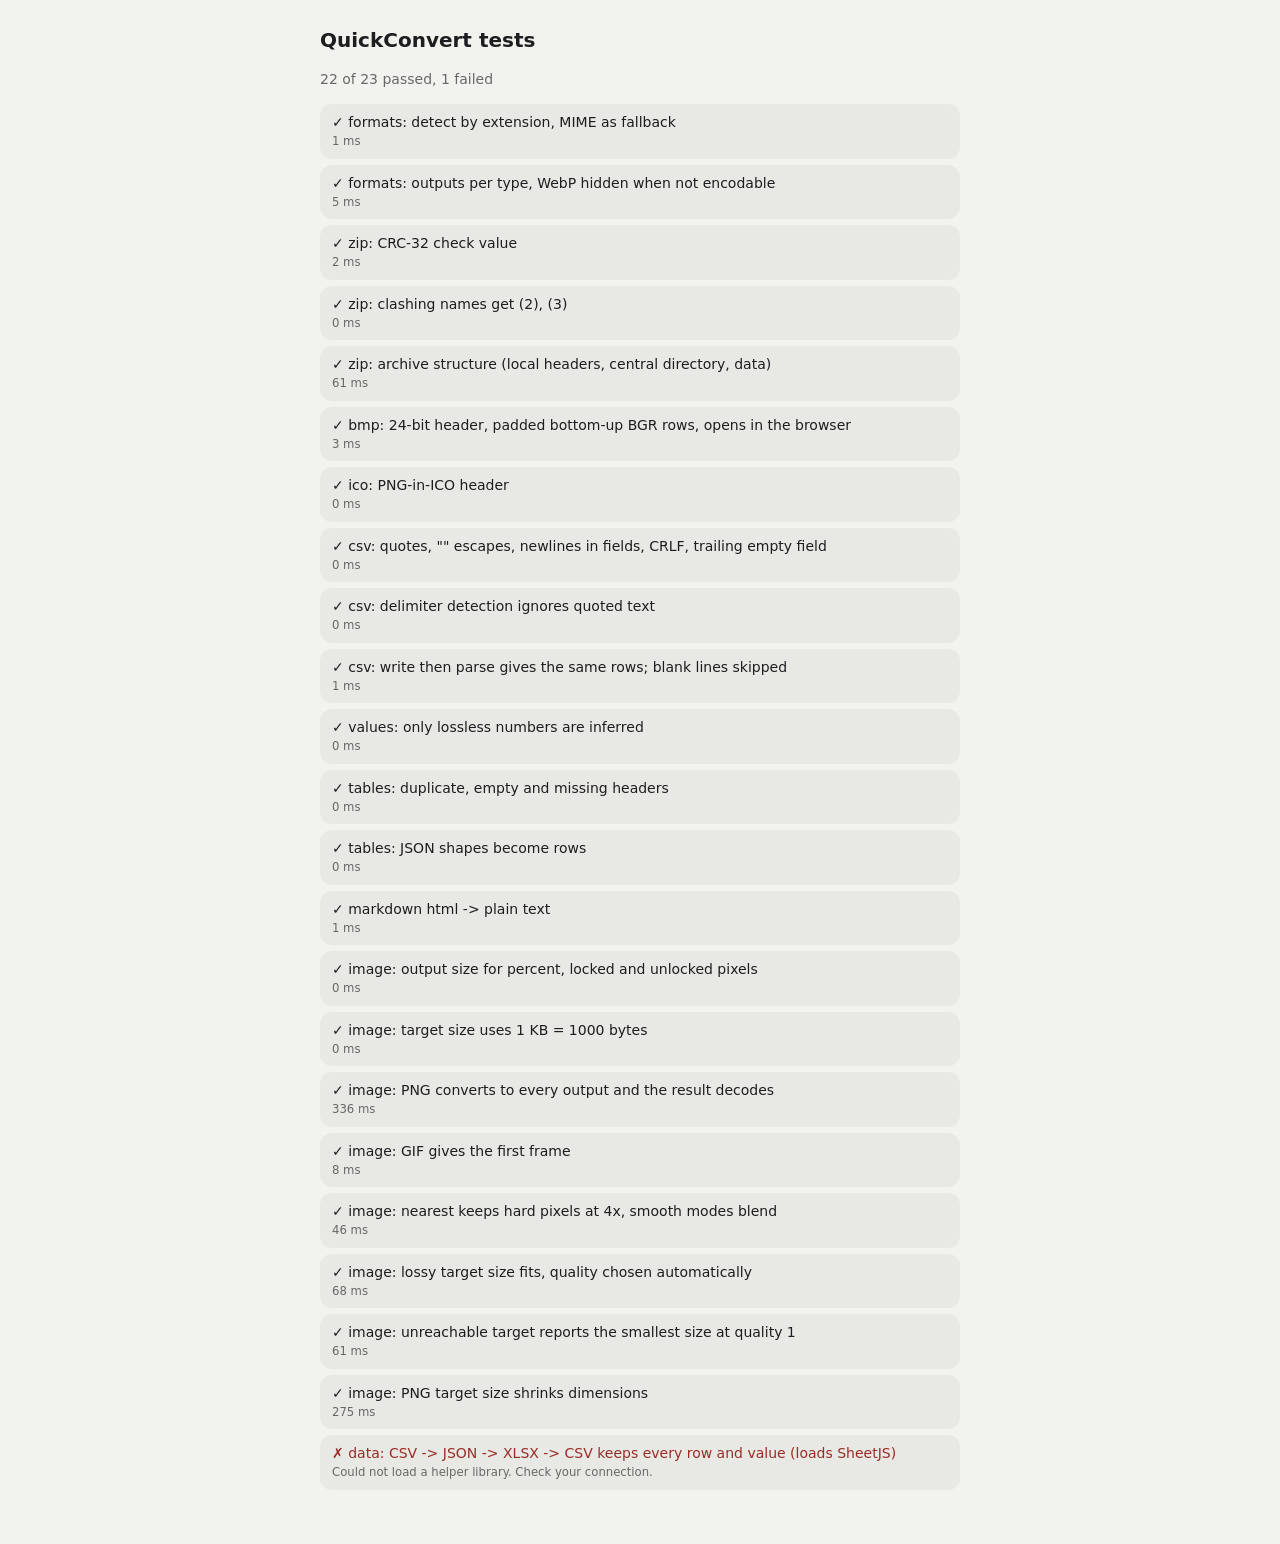
==== tests/index.html @ 8f13e08f "Add QuickConvert: client-side image and data converter Static site, no build step. Converts JPG/PNG/" ====
<!doctype html>
<html lang="en">
<head>
<meta charset="utf-8">
<meta name="viewport" content="width=device-width, initial-scale=1">
<title>QuickConvert tests</title>
<link rel="icon" href="data:,">
<link rel="stylesheet" href="../css/style.css">
<style>
  .wrap h1 { font-size: 20px; }
  #results { list-style: none; padding: 0; display: grid; gap: 6px; font-size: 14px; }
  #results li { padding: 8px 12px; border-radius: var(--radius); background: var(--surface); }
  #results .fail { color: var(--danger); }
  #results small { display: block; color: var(--muted); overflow-wrap: anywhere; }
</style>
<!-- Runs the worker modules directly on this page (no worker), so failures show plain stack traces. -->
<script src="../js/qc.js"></script>
<script src="../js/formats.js"></script>
<script src="../js/convert/zip.js"></script>
<script src="../js/convert/bmp.js"></script>
<script src="../js/convert/ico.js"></script>
<script src="../js/convert/image.js"></script>
<script src="../js/convert/data.js"></script>
<script src="fixtures.js"></script>
</head>
<body>
<main class="wrap">
  <h1>QuickConvert tests</h1>
  <p id="summary" class="muted">Running…</p>
  <ul id="results"></ul>
</main>
<script>
(async function () {
  'use strict';
  var results = [];
  function eq(a, b, msg) {
    var A = JSON.stringify(a), B = JSON.stringify(b);
    if (A !== B) throw new Error((msg ? msg + ': ' : '') + 'expected ' + B + ', got ' + A);
  }
  function ok(v, msg) { if (!v) throw new Error(msg || 'assertion failed'); }
  async function test(name, fn) {
    var t0 = performance.now();
    try { await fn(); results.push({ name: name, pass: true, ms: performance.now() - t0 }); }
    catch (e) { console.error(name, e); results.push({ name: name, pass: false, error: e.message }); }
  }
  function noop() {}
  function file(parts, name) { return new File(parts, name); }
  function settings(extra) { return Object.assign(QC.image.defaults(), extra || {}); }
  async function pixelsOf(blob) {
    var bm = await createImageBitmap(blob), c = new OffscreenCanvas(bm.width, bm.height), x = c.getContext('2d');
    x.drawImage(bm, 0, 0);
    return { width: bm.width, height: bm.height, data: x.getImageData(0, 0, bm.width, bm.height).data };
  }

  /* ---------- formats ---------- */

  await test('formats: detect by extension, MIME as fallback', function () {
    eq(QC.formats.detect('a.JPEG').key, 'jpg');
    eq(QC.formats.detect('table.tsv').key, 'csv');
    eq(QC.formats.detect('noext', 'image/png').key, 'png');
    eq(QC.formats.detect('x.xyz', ''), null);
  });
  await test('formats: outputs per type, WebP hidden when not encodable', function () {
    eq(QC.formats.outputsFor('png', { webp: true }), ['jpg', 'png', 'webp', 'bmp', 'ico']);
    eq(QC.formats.outputsFor('png', { webp: false }), ['jpg', 'png', 'bmp', 'ico']);
    eq(QC.formats.outputsFor('xlsx'), ['csv', 'json']);
    eq(QC.formats.outputName('photo.final.png', 'jpg'), 'photo.final.jpg');
    eq(QC.formats.outputName('noext', 'csv'), 'noext.csv');
  });

  /* ---------- zip ---------- */

  await test('zip: CRC-32 check value', function () {
    eq(QC.zip.crc32(new TextEncoder().encode('123456789')), 0xcbf43926);
  });
  await test('zip: clashing names get (2), (3)', function () {
    eq(QC.zip.uniqueNames(['a.jpg', 'a.jpg', 'A.JPG', 'b', 'b']), ['a.jpg', 'a (2).jpg', 'A (3).JPG', 'b', 'b (2)']);
  });
  await test('zip: archive structure (local headers, central directory, data)', async function () {
    var blob = await QC.zip.build([{ name: 'x.txt', blob: new Blob(['hello']) }, { name: 'x.txt', blob: new Blob(['wörld']) }]);
    var b = new Uint8Array(await blob.arrayBuffer()), dv = new DataView(b.buffer);
    var end = b.length - 22;
    eq(dv.getUint32(end, true), 0x06054b50, 'end record');
    eq(dv.getUint16(end + 10, true), 2, 'entry count');
    var cd = dv.getUint32(end + 16, true), names = [], dec = new TextDecoder();
    for (var i = 0; i < 2; i++) {
      eq(dv.getUint32(cd, true), 0x02014b50, 'central header');
      var n = dv.getUint16(cd + 28, true), off = dv.getUint32(cd + 42, true), size = dv.getUint32(cd + 24, true);
      names.push(dec.decode(b.subarray(cd + 46, cd + 46 + n)));
      eq(dv.getUint32(off, true), 0x04034b50, 'local header');
      var data = b.subarray(off + 30 + n, off + 30 + n + size);
      eq(QC.zip.crc32(data), dv.getUint32(cd + 16, true), 'crc');
      cd += 46 + n;
    }
    eq(names, ['x.txt', 'x (2).txt']);
  });

  /* ---------- bmp / ico ---------- */

  await test('bmp: 24-bit header, padded bottom-up BGR rows, opens in the browser', async function () {
    var id = new ImageData(new Uint8ClampedArray([255, 0, 0, 255, 0, 255, 0, 255, 0, 0, 255, 255, 250, 250, 250, 255]), 2, 2);
    var b = QC.bmp.encode(id), dv = new DataView(b.buffer);
    eq(b.length, 54 + 8 * 2, 'size (rows padded to 8 bytes)');
    eq([b[0], b[1]], [0x42, 0x4d]);
    eq(dv.getUint16(28, true), 24);
    eq(Array.from(b.subarray(54, 60)), [255, 0, 0, 250, 250, 250], 'bottom row first, BGR');
    eq(Array.from(b.subarray(62, 68)), [0, 0, 255, 0, 255, 0], 'top row');
    var px = await pixelsOf(new Blob([b], { type: 'image/bmp' }));
    eq([px.width, px.height, px.data[0], px.data[1], px.data[2]], [2, 2, 255, 0, 0]);
  });
  await test('ico: PNG-in-ICO header', function () {
    var ico = QC.ico.wrapPng(new Uint8Array([1, 2, 3]), 256, 256), dv = new DataView(ico.buffer);
    eq(Array.from(ico.subarray(0, 8)), [0, 0, 1, 0, 1, 0, 0, 0]);
    eq([dv.getUint16(12, true), dv.getUint32(14, true), dv.getUint32(18, true)], [32, 3, 22]);
  });

  /* ---------- csv / tables ---------- */

  await test('csv: quotes, "" escapes, newlines in fields, CRLF, trailing empty field', function () {
    eq(QC.data.parseCSV('a,b\r\n"x, y","say ""hi"""\n"multi\nline",\n'), [['a', 'b'], ['x, y', 'say "hi"'], ['multi\nline', '']]);
  });
  await test('csv: delimiter detection ignores quoted text', function () {
    eq(QC.data.detectDelimiter('a;b;c\n1;2;3'), ';');
    eq(QC.data.detectDelimiter('a\tb'), '\t');
    eq(QC.data.detectDelimiter('"x;y;z",b,c'), ',');
  });
  await test('csv: write then parse gives the same rows; blank lines skipped', function () {
    var rows = [['a', 'b'], ['1,2', '"q"'], [' lead', 'x\ny']];
    eq(QC.data.parseCSV(QC.data.toCSV(rows)), rows);
    eq(QC.data.parseCSV('a\n\n\nb\n'), [['a'], ['b']]);
  });
  await test('values: only lossless numbers are inferred', function () {
    eq(['42', '007', '1.50', '1e3', ' 1', '-0', '3.25', ''].map(QC.data.inferValue), [42, '007', '1.50', '1e3', ' 1', '-0', 3.25, '']);
  });
  await test('tables: duplicate, empty and missing headers', function () {
    var o = QC.data.rowsToObjects([['a', 'a', ''], ['1', '2', '3', '4']], true).map(function (x) { return Object.assign({}, x); });
    eq(o, [{ a: 1, a_2: 2, column_3: 3, column_4: 4 }]);
  });
  await test('tables: JSON shapes become rows', function () {
    eq(QC.data.jsonToRows([{ a: 1 }, { b: 2 }]), [['a', 'b'], [1, ''], ['', 2]]);
    eq(QC.data.jsonToRows({ data: [{ x: 1 }] }), [['x'], [1]]);
    eq(QC.data.jsonToRows([[1, 2], [3, 4]]), [[1, 2], [3, 4]]);
    eq(QC.data.jsonToRows([1, 'a']), [['value'], [1], ['a']]);
    eq(QC.data.jsonToRows([{ n: { k: 1 }, z: null }]), [['n', 'z'], ['{"k":1}', '']]);
  });
  await test('markdown html -> plain text', function () {
    eq(QC.data.htmlToText('<h1>T</h1>\n<p>a &amp; b</p>\n<ul>\n<li>x</li>\n</ul>\n'), 'T\n\na & b\n\n- x\n');
  });

  /* ---------- image settings ---------- */

  await test('image: output size for percent, locked and unlocked pixels', function () {
    var cs = function (x) { return QC.image.computeSize(400, 300, settings(x)); };
    eq(cs({}), { width: 400, height: 300 });
    eq(cs({ resizeMode: 'percent', percent: 50 }), { width: 200, height: 150 });
    eq(cs({ resizeMode: 'pixels', width: '100', height: '999', lockAspect: true, lockDriver: 'w' }), { width: 100, height: 75 });
    eq(cs({ resizeMode: 'pixels', width: '999', height: '60', lockAspect: true, lockDriver: 'h' }), { width: 80, height: 60 });
    eq(cs({ resizeMode: 'pixels', width: '100', height: '60', lockAspect: false }), { width: 100, height: 60 });
  });
  await test('image: target size uses 1 KB = 1000 bytes', function () {
    eq(QC.image.targetBytes(settings({ targetOn: true, targetValue: '700', targetUnit: 'KB' })), 700000);
    eq(QC.image.targetBytes(settings({ targetOn: true, targetValue: '1.5', targetUnit: 'MB' })), 1500000);
    eq(QC.image.targetBytes(settings({ targetOn: false, targetValue: '700' })), 0);
  });

  /* ---------- end to end (runs on this page, not in a worker) ---------- */

  var png = await QCFixtures.photo(600, 400);
  var webp = document.createElement('canvas').toDataURL('image/webp').indexOf('data:image/webp') === 0;

  await test('image: PNG converts to every output and the result decodes', async function () {
    var outs = ['jpg', 'png', 'bmp', 'ico'].concat(webp ? ['webp'] : []);
    for (var i = 0; i < outs.length; i++) {
      var r = await QC.image.convert(png, { to: outs[i], settings: settings() }, noop);
      var px = await pixelsOf(r.blob);
      var expect = outs[i] === 'ico' ? [256, 256] : [600, 400];
      eq([px.width, px.height], expect, outs[i]);
    }
  });
  await test('image: GIF gives the first frame', async function () {
    var r = await QC.image.convert(QCFixtures.gif(), { to: 'png', settings: settings() }, noop);
    var px = await pixelsOf(r.blob);
    eq(Array.from(px.data.subarray(0, 3)), [255, 0, 0]);
  });
  await test('image: nearest keeps hard pixels at 4x, smooth modes blend', async function () {
    var art = await QCFixtures.pixelArt(32, 32), counts = {};
    for (var mode of ['nearest', 'bilinear', 'high']) {
      var r = await QC.image.convert(art, { to: 'png', settings: settings({ resizeMode: 'percent', percent: 400, resample: mode }) }, noop);
      var px = await pixelsOf(r.blob), set = new Set();
      for (var i = 0; i < px.data.length; i += 4) set.add(px.data[i] << 16 | px.data[i + 1] << 8 | px.data[i + 2]);
      counts[mode] = set.size;
      eq([px.width, px.height], [128, 128]);
    }
    eq(counts.nearest, 3, 'nearest colours');
    ok(counts.bilinear > 3 && counts.high > 3, 'smooth modes add blended colours: ' + JSON.stringify(counts));
  });
  await test('image: lossy target size fits, quality chosen automatically', async function () {
    var r = await QC.image.convert(png, { to: 'jpg', settings: settings({ targetOn: true, targetValue: '30', targetUnit: 'KB' }) }, noop);
    ok(r.blob.size <= 30000, 'size ' + r.blob.size);
    ok(r.quality >= 1 && r.quality <= 100 && !r.unreachable, 'quality ' + r.quality);
  });
  await test('image: unreachable target reports the smallest size at quality 1', async function () {
    var r = await QC.image.convert(png, { to: 'jpg', settings: settings({ targetOn: true, targetValue: '0.1', targetUnit: 'KB' }) }, noop);
    eq([r.unreachable, r.quality], [true, 1]);
  });
  await test('image: PNG target size shrinks dimensions', async function () {
    var r = await QC.image.convert(png, { to: 'png', settings: settings({ targetOn: true, targetValue: '100', targetUnit: 'KB' }) }, noop);
    ok(r.blob.size <= 100000 && r.scale < 100 && r.width < 600, JSON.stringify({ size: r.blob.size, scale: r.scale }));
  });
  await test('data: CSV -> JSON -> XLSX -> CSV keeps every row and value (loads SheetJS)', async function () {
    var csv = QCFixtures.csv(500);
    var a = await QC.data.convert(file([csv], 'a.csv'), { from: 'csv', to: 'json' }, noop);
    var b = await QC.data.convert(file([a.blob], 'b.json'), { from: 'json', to: 'xlsx' }, noop);
    var c = await QC.data.convert(file([b.blob], 'c.xlsx'), { from: 'xlsx', to: 'csv' }, noop);
    eq([a.rows, b.rows, c.rows], [500, 500, 500]);
    eq(QC.data.parseCSV(await c.blob.text()), QC.data.parseCSV(csv));
  });

  /* ---------- report ---------- */

  var failed = results.filter(function (r) { return !r.pass; }).length;
  document.getElementById('summary').textContent = (results.length - failed) + ' of ' + results.length + ' passed' + (failed ? ', ' + failed + ' failed' : '');
  var list = document.getElementById('results');
  results.forEach(function (r) {
    var li = document.createElement('li');
    li.className = r.pass ? '' : 'fail';
    li.textContent = (r.pass ? '✓ ' : '✗ ') + r.name;
    var small = document.createElement('small');
    small.textContent = r.pass ? Math.round(r.ms) + ' ms' : r.error;
    li.appendChild(small);
    list.appendChild(li);
  });
  window.testResults = results;
})();
</script>
</body>
</html>
---- css/style.css ----
/* QuickConvert. All colours come from the tokens below. Never pure black or white. */

:root {
  --bg: #f2f2ef;
  --surface: #e8e8e4;
  --surface-2: #dcdcd7;
  --text: #1e1e20;
  --muted: #686866;   /* spec said #7a7a78, which is only 3.8:1 on --bg; this passes 4.5:1 */
  --accent: #3a3a3c;
  --border: #d4d4cf;
  --on-accent: #f2f2ef;
  --danger: #9b2c25;
  --warn: #7a5a00;
  --chevron: url("data:image/svg+xml,%3Csvg xmlns='http://www.w3.org/2000/svg' viewBox='0 0 24 24' fill='none' stroke='%23686866' stroke-width='2.5' stroke-linecap='round' stroke-linejoin='round'%3E%3Cpath d='M6 9l6 6 6-6'/%3E%3C/svg%3E");
  --radius: 12px;
  --font: system-ui, -apple-system, "Segoe UI", Roboto, "Helvetica Neue", Arial, sans-serif;
  color-scheme: light;
}

@media (prefers-color-scheme: dark) {
  :root:not([data-theme="light"]) {
    --bg: #1b1b1d;
    --surface: #242427;
    --surface-2: #2f2f33;
    --text: #e6e6e3;
    --muted: #8c8c90;
    --accent: #d0d0cc;
    --border: #38383c;
    --on-accent: #1b1b1d;
    --danger: #e88a80;
    --warn: #e0c070;
    --chevron: url("data:image/svg+xml,%3Csvg xmlns='http://www.w3.org/2000/svg' viewBox='0 0 24 24' fill='none' stroke='%238c8c90' stroke-width='2.5' stroke-linecap='round' stroke-linejoin='round'%3E%3Cpath d='M6 9l6 6 6-6'/%3E%3C/svg%3E");
    color-scheme: dark;
  }
}

:root[data-theme="dark"] {
  --bg: #1b1b1d;
  --surface: #242427;
  --surface-2: #2f2f33;
  --text: #e6e6e3;
  --muted: #8c8c90;
  --accent: #d0d0cc;
  --border: #38383c;
  --on-accent: #1b1b1d;
  --danger: #e88a80;
  --warn: #e0c070;
  --chevron: url("data:image/svg+xml,%3Csvg xmlns='http://www.w3.org/2000/svg' viewBox='0 0 24 24' fill='none' stroke='%238c8c90' stroke-width='2.5' stroke-linecap='round' stroke-linejoin='round'%3E%3Cpath d='M6 9l6 6 6-6'/%3E%3C/svg%3E");
  color-scheme: dark;
}

/* ---------- base ---------- */

*, *::before, *::after { box-sizing: border-box; }
[hidden] { display: none !important; }

html { -webkit-text-size-adjust: 100%; }

body {
  margin: 0;
  min-height: 100vh;
  display: flex;
  flex-direction: column;
  background: var(--bg);
  color: var(--text);
  font: 400 15px/1.5 var(--font);
}

svg {
  width: 20px;
  height: 20px;
  flex: none;
  fill: none;
  stroke: currentColor;
  stroke-width: 1.8;
  stroke-linecap: round;
  stroke-linejoin: round;
}

:focus-visible { outline: 2px solid var(--accent); outline-offset: 2px; }

.muted { color: var(--muted); }

/* ---------- header / footer ---------- */

.top {
  width: 100%;
  max-width: 672px;
  margin: 0 auto;
  padding: 20px 16px 12px;
  display: flex;
  align-items: center;
  gap: 12px;
}

.brand { font-weight: 600; font-size: 18px; letter-spacing: -0.01em; }

.badge {
  margin-left: auto;
  display: inline-flex;
  align-items: center;
  gap: 6px;
  padding: 6px 12px;
  border-radius: 999px;
  background: var(--surface);
  font-size: 13px;
  white-space: nowrap;
}
.badge svg { width: 15px; height: 15px; }

#theme-toggle .i-sun { display: none; }
#theme-toggle[data-current="dark"] .i-sun { display: block; }
#theme-toggle[data-current="dark"] .i-moon { display: none; }

.foot { margin-top: auto; padding: 24px 16px 32px; text-align: center; font-size: 13px; }

.wrap {
  width: 100%;
  max-width: 672px;
  margin: 0 auto;
  padding: 12px 16px 40px;
}

.banner {
  margin: 0 0 16px;
  padding: 12px 16px;
  border: 1px solid var(--border);
  border-radius: var(--radius);
  background: var(--surface);
  font-size: 14px;
}

/* ---------- drop zone ---------- */

.drop {
  width: 100%;
  display: flex;
  flex-direction: column;
  align-items: center;
  gap: 10px;
  padding: 64px 24px;
  border: 2px dashed var(--border);
  border-radius: 24px;
  background: transparent;
  color: var(--text);
  font: inherit;
  text-align: center;
  cursor: pointer;
  transition: background-color .15s, border-color .15s, padding .2s;
}
.drop svg { width: 32px; height: 32px; color: var(--muted); }
.drop:hover, .drop.is-drag { background: var(--surface); border-color: var(--muted); }
.drop.is-drag { border-style: solid; }
.drop.is-compact { padding: 28px 20px; }
.drop.is-compact svg { width: 24px; height: 24px; }
.drop-title { font-size: 18px; font-weight: 600; }
.drop-sub { font-size: 13px; color: var(--muted); }

/* ---------- buttons and inputs ---------- */

.btn {
  display: inline-flex;
  align-items: center;
  justify-content: center;
  gap: 6px;
  min-height: 40px;
  padding: 8px 16px;
  border: 1px solid var(--border);
  border-radius: var(--radius);
  background: var(--surface);
  color: var(--text);
  font: inherit;
  font-size: 14px;
  font-weight: 600;
  text-decoration: none;
  white-space: nowrap;
  cursor: pointer;
}
.btn:hover { background: var(--surface-2); }
.btn:disabled { opacity: .5; cursor: default; }
.btn:disabled:hover { background: var(--surface); }
.btn-primary { background: var(--accent); border-color: var(--accent); color: var(--on-accent); }
.btn-primary:hover, .btn-primary:disabled:hover { background: var(--accent); }
.btn-quiet { background: transparent; border-color: transparent; }
.btn-quiet:hover { background: var(--surface-2); }
.btn-small { min-height: 32px; padding: 4px 12px; font-size: 13px; }
.btn-icon { display: inline-flex; }
.btn-icon svg { width: 16px; height: 16px; }

.icon-btn {
  display: inline-flex;
  align-items: center;
  justify-content: center;
  width: 40px;
  height: 40px;
  padding: 0;
  border: 0;
  border-radius: var(--radius);
  background: transparent;
  color: var(--muted);
  cursor: pointer;
}
.icon-btn:hover, .icon-btn[aria-expanded="true"] { color: var(--text); background: var(--surface-2); }

.select, .input {
  min-height: 40px;
  padding: 8px 12px;
  border: 1px solid var(--border);
  border-radius: var(--radius);
  background-color: var(--bg);
  color: var(--text);
  font: inherit;
  font-size: 14px;
}
.select {
  appearance: none;
  -webkit-appearance: none;
  padding-right: 34px;
  font-weight: 600;
  background-image: var(--chevron);
  background-repeat: no-repeat;
  background-position: right 10px center;
  background-size: 14px;
  cursor: pointer;
}
.select:disabled { opacity: .6; cursor: default; }
.input { width: 104px; }
.input:disabled { opacity: .5; }

input[type="range"], input[type="checkbox"] { accent-color: var(--accent); }
input[type="range"] { width: 100%; margin: 0; }
input[type="range"]:disabled { opacity: .4; }

/* ---------- toolbar and file list ---------- */

.toolbar {
  display: flex;
  flex-wrap: wrap;
  align-items: center;
  justify-content: space-between;
  gap: 12px;
  margin: 24px 0 12px;
}
.toolbar-actions { display: flex; flex-wrap: wrap; gap: 8px; margin-left: auto; }
#summary { font-size: 14px; }

.files { list-style: none; margin: 0; padding: 0; display: grid; gap: 10px; }

.file { padding: 12px 12px 12px 18px; border-radius: 16px; background: var(--surface); }
.file.is-open { padding-bottom: 18px; }

.file-head { display: flex; flex-wrap: wrap; align-items: center; gap: 8px 12px; }
.file-info { flex: 1 1 170px; min-width: 0; display: flex; flex-direction: column; }
.file-name { font-weight: 600; white-space: nowrap; overflow: hidden; text-overflow: ellipsis; }
.file-meta { font-size: 13px; }
.file-controls { display: flex; align-items: center; gap: 2px; margin-left: auto; }
.file-target { margin-right: 4px; }

.file-warn { margin: 8px 0 0; font-size: 13px; color: var(--warn); }

.file-status {
  display: flex;
  flex-wrap: wrap;
  align-items: center;
  gap: 6px 10px;
  margin-top: 10px;
  font-size: 14px;
}
.file-status:empty { display: none; }
.file-status.is-failed { color: var(--danger); }
.file-status.is-attention { color: var(--warn); }
.status-icon { display: inline-flex; }
.status-icon svg { width: 18px; height: 18px; }
.status-text { flex: 1 1 200px; min-width: 0; overflow-wrap: anywhere; }
.status-actions { display: flex; flex-wrap: wrap; gap: 6px; }
.file-status .btn { color: var(--text); }

.bar { flex: 1 1 auto; height: 6px; border-radius: 3px; background: var(--border); overflow: hidden; }
.bar > span { display: block; width: 0; height: 100%; border-radius: 3px; background: var(--accent); transition: width .2s; }
.bar-text { min-width: 3em; text-align: right; font-size: 13px; font-variant-numeric: tabular-nums; }

/* ---------- advanced panel ---------- */

.panel { margin-top: 14px; padding-top: 18px; border-top: 1px solid var(--border); }
.panel-grid { display: grid; grid-template-columns: 1fr; gap: 20px; }
@media (min-width: 600px) { .panel-grid { grid-template-columns: 1fr 1fr; } }

.field { display: flex; flex-direction: column; gap: 8px; min-width: 0; margin: 0; padding: 0; border: 0; }
fieldset.field > legend { padding: 0; margin-bottom: 8px; }
.field-label { display: flex; justify-content: space-between; align-items: baseline; font-size: 14px; font-weight: 600; }
.q-value { font-variant-numeric: tabular-nums; }
.hint { margin: 0; font-size: 13px; color: var(--muted); }
.hint.is-warn { color: var(--warn); }
.inline { display: flex; flex-wrap: wrap; align-items: center; gap: 8px; }

.check { display: inline-flex; align-items: center; gap: 8px; font-size: 14px; font-weight: 600; cursor: pointer; }
.check input { width: 18px; height: 18px; margin: 0; }

.segmented {
  display: inline-flex;
  align-self: flex-start;
  padding: 3px;
  border: 1px solid var(--border);
  border-radius: var(--radius);
  background: var(--bg);
}
.segmented label { position: relative; cursor: pointer; }
.segmented input { position: absolute; inset: 0; width: 100%; height: 100%; margin: 0; opacity: 0; cursor: pointer; }
.segmented span { display: block; padding: 6px 12px; border-radius: 9px; font-size: 13px; font-weight: 600; color: var(--muted); }
.segmented input:checked + span { background: var(--accent); color: var(--on-accent); }
.segmented input:focus-visible + span { outline: 2px solid var(--accent); outline-offset: 1px; }

.r-lock .i-unlocked { display: none; }
.r-lock[aria-pressed="false"] .i-locked { display: none; }
.r-lock[aria-pressed="false"] .i-unlocked { display: block; }
.r-lock.is-on { color: var(--text); }

/* ---------- preview ---------- */

.preview-host { display: flex; justify-content: center; width: 100%; margin-top: 20px; }

.compare {
  --check: var(--surface-2);
  position: relative;
  max-width: 100%;
  overflow: hidden;
  border-radius: var(--radius);
  background-color: var(--bg);
  background-image: conic-gradient(var(--check) 25%, transparent 0 50%, var(--check) 0 75%, transparent 0);
  background-size: 16px 16px;
  touch-action: pan-y;
  user-select: none;
  -webkit-user-select: none;
  cursor: ew-resize;
}
.compare-original, .compare-result { position: absolute; inset: 0; width: 100%; height: 100%; display: block; }
.compare-result { clip-path: inset(0 0 0 var(--pos)); }
.compare-divider {
  position: absolute;
  top: 0;
  bottom: 0;
  left: var(--pos);
  width: 2px;
  margin-left: -1px;
  background: var(--bg);
  outline: 1px solid var(--accent);
}
.compare-handle {
  position: absolute;
  top: 50%;
  left: 50%;
  width: 28px;
  height: 28px;
  transform: translate(-50%, -50%);
  border: 1px solid var(--accent);
  border-radius: 50%;
  background: var(--bg);
}
.compare-handle::before, .compare-handle::after {
  content: "";
  position: absolute;
  top: 50%;
  width: 0;
  height: 0;
  margin-top: -4px;
  border: 4px solid transparent;
}
.compare-handle::before { left: 3px; border-right-color: var(--text); }
.compare-handle::after { right: 3px; border-left-color: var(--text); }
.compare-tag {
  position: absolute;
  top: 8px;
  padding: 2px 8px;
  border-radius: 999px;
  background: var(--bg);
  color: var(--text);
  font-size: 12px;
  pointer-events: none;
}
.compare-tag-left { left: 8px; }
.compare-tag-right { right: 8px; }
.compare-lens {
  position: absolute;
  width: 160px;
  height: 160px;
  transform: translate(-50%, -50%);
  border: 2px solid var(--bg);
  outline: 1px solid var(--accent);
  border-radius: var(--radius);
  background: var(--bg);
  image-rendering: pixelated;
  pointer-events: none;
}

.preview-stats { margin: 10px 0 0; text-align: center; font-size: 13px; color: var(--muted); font-variant-numeric: tabular-nums; }
.preview-stats.is-error { color: var(--danger); }

.panel-actions { display: flex; flex-wrap: wrap; justify-content: flex-end; gap: 8px; margin-top: 16px; }

/* ---------- small screens ---------- */

@media (max-width: 480px) {
  .top { flex-wrap: wrap; padding-top: 16px; }
  .badge { order: 3; margin-left: 0; }
  #theme-toggle { margin-left: auto; }
  .drop { padding: 44px 16px; }
  .file { padding-left: 14px; }
  .toolbar-actions { width: 100%; margin-left: 0; }
  .toolbar-actions .btn { flex: 1 1 auto; }
}

@media (prefers-reduced-motion: reduce) {
  *, *::before, *::after { transition: none !important; animation: none !important; scroll-behavior: auto !important; }
}
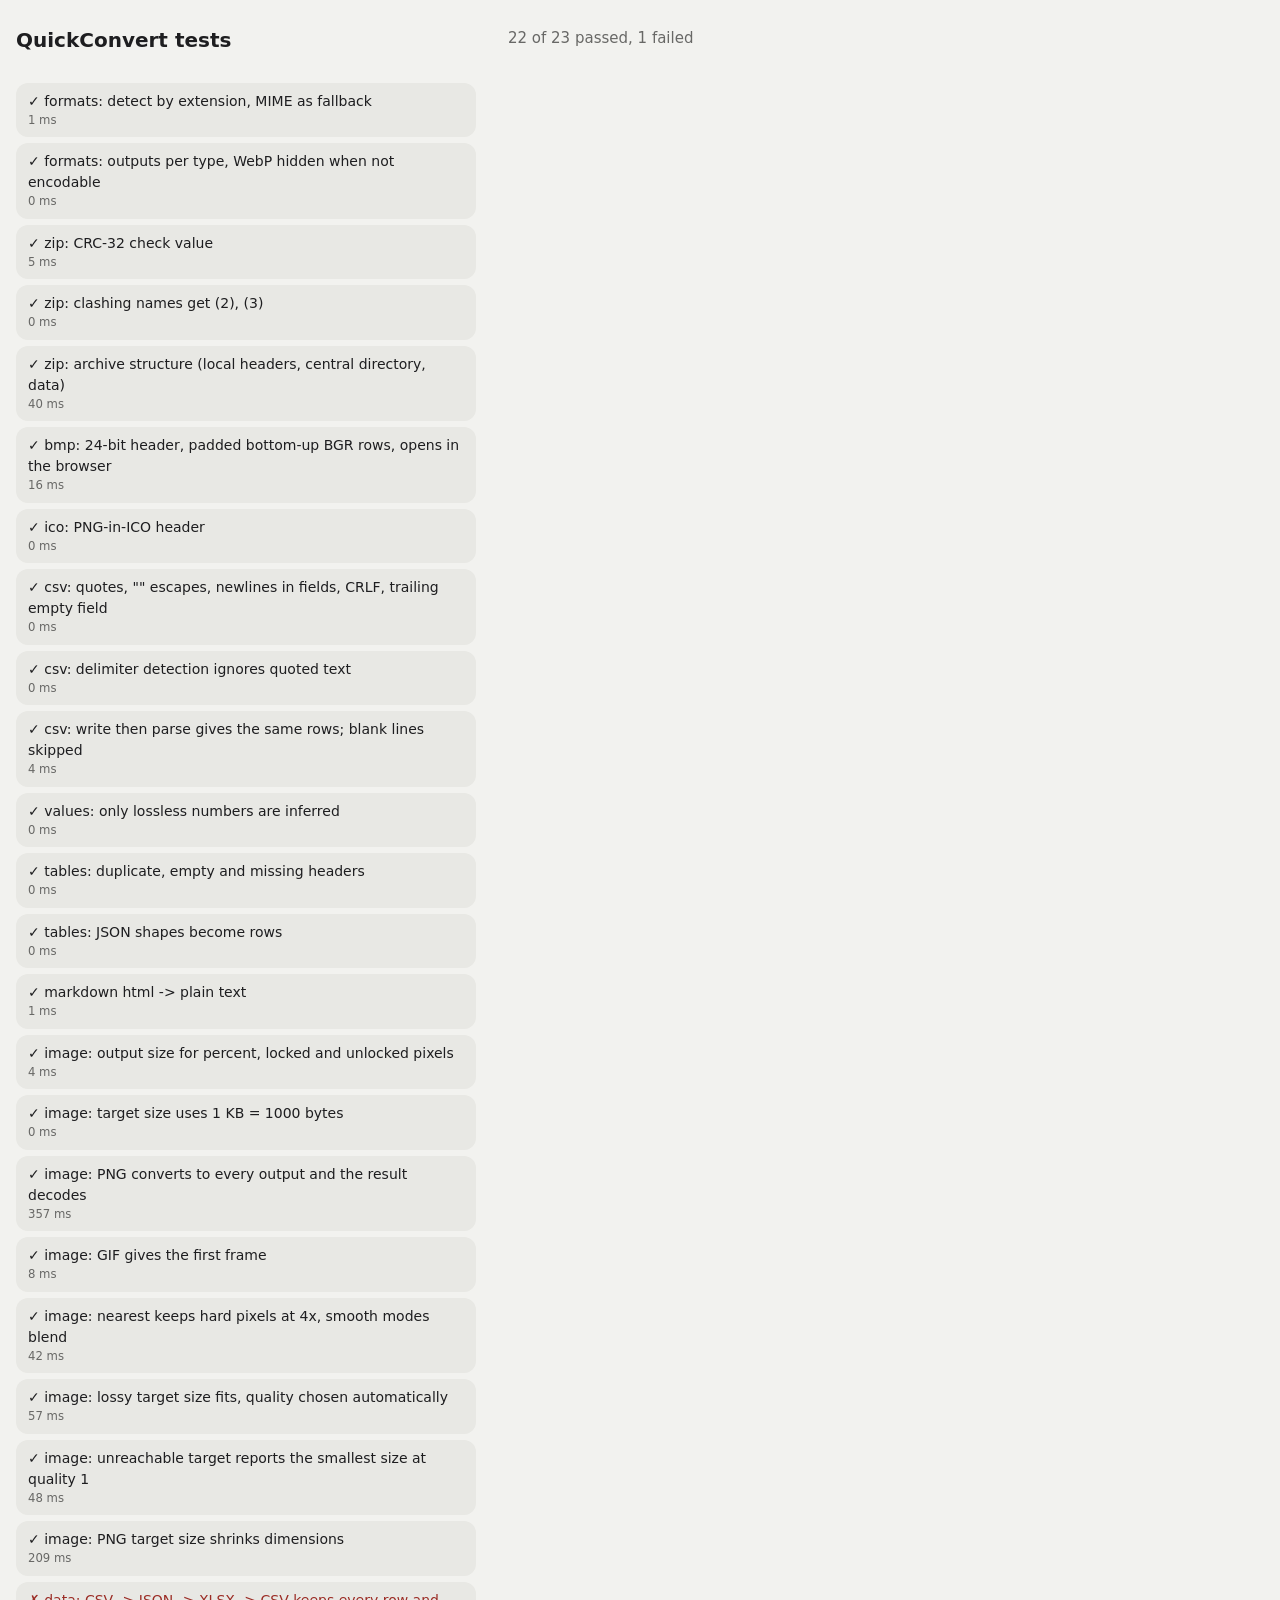
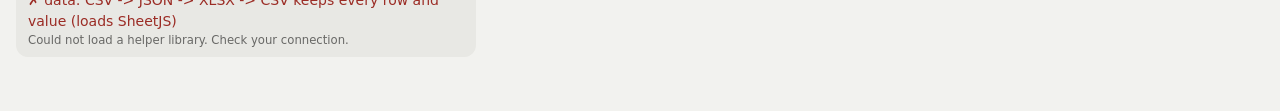
==== commit 448c80e2: "Redesign layout, settings panel and preview Layout - Near-black dark theme (still never pure #000); " ====
--- a/tests/index.html
+++ b/tests/index.html
@@ -7,7 +7,7 @@
 <link rel="icon" href="data:,">
 <link rel="stylesheet" href="../css/style.css">
 <style>
-  .wrap h1 { font-size: 20px; }
+  .layout h1 { font-size: 20px; }
   #results { list-style: none; padding: 0; display: grid; gap: 6px; font-size: 14px; }
   #results li { padding: 8px 12px; border-radius: var(--radius); background: var(--surface); }
   #results .fail { color: var(--danger); }
@@ -24,7 +24,7 @@
 <script src="fixtures.js"></script>
 </head>
 <body>
-<main class="wrap">
+<main class="layout">
   <h1>QuickConvert tests</h1>
   <p id="summary" class="muted">Running…</p>
   <ul id="results"></ul>
--- a/css/style.css
+++ b/css/style.css
@@ -12,40 +12,46 @@
   --danger: #9b2c25;
   --warn: #7a5a00;
   --chevron: url("data:image/svg+xml,%3Csvg xmlns='http://www.w3.org/2000/svg' viewBox='0 0 24 24' fill='none' stroke='%23686866' stroke-width='2.5' stroke-linecap='round' stroke-linejoin='round'%3E%3Cpath d='M6 9l6 6 6-6'/%3E%3C/svg%3E");
+  /* Same in both themes: controls drawn on top of pictures, and the full-screen backdrop. */
+  --overlay: rgba(11, 11, 12, 0.7);
+  --overlay-fg: #e8e8e5;
+  --overlay-line: rgba(232, 232, 229, 0.5);
+  --scrim: rgba(11, 11, 12, 0.85);
   --radius: 12px;
+  --control-h: 40px;  /* every button, menu, input and option group */
   --font: system-ui, -apple-system, "Segoe UI", Roboto, "Helvetica Neue", Arial, sans-serif;
   color-scheme: light;
 }
 
 @media (prefers-color-scheme: dark) {
   :root:not([data-theme="light"]) {
-    --bg: #1b1b1d;
-    --surface: #242427;
-    --surface-2: #2f2f33;
-    --text: #e6e6e3;
-    --muted: #8c8c90;
-    --accent: #d0d0cc;
-    --border: #38383c;
-    --on-accent: #1b1b1d;
-    --danger: #e88a80;
-    --warn: #e0c070;
-    --chevron: url("data:image/svg+xml,%3Csvg xmlns='http://www.w3.org/2000/svg' viewBox='0 0 24 24' fill='none' stroke='%238c8c90' stroke-width='2.5' stroke-linecap='round' stroke-linejoin='round'%3E%3Cpath d='M6 9l6 6 6-6'/%3E%3C/svg%3E");
+    --bg: #0b0b0c;
+    --surface: #151517;
+    --surface-2: #202023;
+    --text: #e8e8e5;
+    --muted: #8e8e93;
+    --accent: #d6d6d2;
+    --border: #2a2a2e;
+    --on-accent: #0b0b0c;
+    --danger: #ef8b80;
+    --warn: #e2c26f;
+    --chevron: url("data:image/svg+xml,%3Csvg xmlns='http://www.w3.org/2000/svg' viewBox='0 0 24 24' fill='none' stroke='%238e8e93' stroke-width='2.5' stroke-linecap='round' stroke-linejoin='round'%3E%3Cpath d='M6 9l6 6 6-6'/%3E%3C/svg%3E");
     color-scheme: dark;
   }
 }
 
 :root[data-theme="dark"] {
-  --bg: #1b1b1d;
-  --surface: #242427;
-  --surface-2: #2f2f33;
-  --text: #e6e6e3;
-  --muted: #8c8c90;
-  --accent: #d0d0cc;
-  --border: #38383c;
-  --on-accent: #1b1b1d;
-  --danger: #e88a80;
-  --warn: #e0c070;
-  --chevron: url("data:image/svg+xml,%3Csvg xmlns='http://www.w3.org/2000/svg' viewBox='0 0 24 24' fill='none' stroke='%238c8c90' stroke-width='2.5' stroke-linecap='round' stroke-linejoin='round'%3E%3Cpath d='M6 9l6 6 6-6'/%3E%3C/svg%3E");
+  --bg: #0b0b0c;
+  --surface: #151517;
+  --surface-2: #202023;
+  --text: #e8e8e5;
+  --muted: #8e8e93;
+  --accent: #d6d6d2;
+  --border: #2a2a2e;
+  --on-accent: #0b0b0c;
+  --danger: #ef8b80;
+  --warn: #e2c26f;
+  --chevron: url("data:image/svg+xml,%3Csvg xmlns='http://www.w3.org/2000/svg' viewBox='0 0 24 24' fill='none' stroke='%238e8e93' stroke-width='2.5' stroke-linecap='round' stroke-linejoin='round'%3E%3Cpath d='M6 9l6 6 6-6'/%3E%3C/svg%3E");
   color-scheme: dark;
 }
 
@@ -55,6 +61,7 @@
 [hidden] { display: none !important; }
 
 html { -webkit-text-size-adjust: 100%; }
+html.viewer-open { overflow: hidden; }
 
 body {
   margin: 0;
@@ -83,9 +90,13 @@
 
 /* ---------- header / footer ---------- */
 
+/* Page width: one column on small screens, two on wide ones (see .layout). */
+body { --page-w: 672px; }
+@media (min-width: 1024px) { body { --page-w: 1360px; } }
+
 .top {
   width: 100%;
-  max-width: 672px;
+  max-width: var(--page-w);
   margin: 0 auto;
   padding: 20px 16px 12px;
   display: flex;
@@ -94,40 +105,73 @@
 }
 
 .brand { font-weight: 600; font-size: 18px; letter-spacing: -0.01em; }
-
-.badge {
-  margin-left: auto;
-  display: inline-flex;
-  align-items: center;
-  gap: 6px;
-  padding: 6px 12px;
-  border-radius: 999px;
-  background: var(--surface);
-  font-size: 13px;
-  white-space: nowrap;
-}
-.badge svg { width: 15px; height: 15px; }
-
+#theme-toggle { margin-left: auto; }
 #theme-toggle .i-sun { display: none; }
 #theme-toggle[data-current="dark"] .i-sun { display: block; }
 #theme-toggle[data-current="dark"] .i-moon { display: none; }
 
 .foot { margin-top: auto; padding: 24px 16px 32px; text-align: center; font-size: 13px; }
 
-.wrap {
+/* ---------- layout ---------- */
+
+.layout {
   width: 100%;
-  max-width: 672px;
+  max-width: var(--page-w);
   margin: 0 auto;
   padding: 12px 16px 40px;
+  display: grid;
+  grid-template-columns: minmax(0, 1fr) auto;
+  grid-template-areas:
+    "banner  banner"
+    "summary actions"
+    "main    main";
+  column-gap: 12px;
+  align-items: start;
 }
 
 .banner {
+  grid-area: banner;
   margin: 0 0 16px;
   padding: 12px 16px;
   border: 1px solid var(--border);
   border-radius: var(--radius);
   background: var(--surface);
   font-size: 14px;
+}
+.summary { grid-area: summary; align-self: center; margin-bottom: 12px; font-size: 14px; }
+.actions { grid-area: actions; display: flex; flex-wrap: wrap; justify-content: flex-end; gap: 8px; margin-bottom: 12px; }
+.col-main { grid-area: main; min-width: 0; }
+.col-side { grid-area: side; display: none; min-width: 0; }
+
+/* Wide screens: files on the left; Convert and the selected file's settings on the right. */
+@media (min-width: 1024px) {
+  .layout {
+    grid-template-columns: minmax(340px, 460px) minmax(0, 1fr);
+    grid-template-areas:
+      "banner  banner"
+      "summary actions"
+      "main    side";
+    column-gap: 32px;
+  }
+  .col-side { display: block; align-self: stretch; }
+  .side-inner {
+    position: sticky;
+    top: 16px;
+    max-height: calc(100vh - 32px);
+    overflow: auto;
+    overscroll-behavior: contain;
+    border-radius: 16px;
+  }
+}
+
+.side-empty {
+  margin: 0;
+  padding: 56px 24px;
+  border-radius: 16px;
+  background: var(--surface);
+  color: var(--muted);
+  font-size: 14px;
+  text-align: center;
 }
 
 /* ---------- drop zone ---------- */
@@ -151,7 +195,7 @@
 .drop svg { width: 32px; height: 32px; color: var(--muted); }
 .drop:hover, .drop.is-drag { background: var(--surface); border-color: var(--muted); }
 .drop.is-drag { border-style: solid; }
-.drop.is-compact { padding: 28px 20px; }
+.drop.is-compact { margin-top: 12px; padding: 28px 20px; }
 .drop.is-compact svg { width: 24px; height: 24px; }
 .drop-title { font-size: 18px; font-weight: 600; }
 .drop-sub { font-size: 13px; color: var(--muted); }
@@ -163,7 +207,7 @@
   align-items: center;
   justify-content: center;
   gap: 6px;
-  min-height: 40px;
+  min-height: var(--control-h);
   padding: 8px 16px;
   border: 1px solid var(--border);
   border-radius: var(--radius);
@@ -191,8 +235,8 @@
   display: inline-flex;
   align-items: center;
   justify-content: center;
-  width: 40px;
-  height: 40px;
+  width: var(--control-h);
+  height: var(--control-h);
   padding: 0;
   border: 0;
   border-radius: var(--radius);
@@ -203,8 +247,8 @@
 .icon-btn:hover, .icon-btn[aria-expanded="true"] { color: var(--text); background: var(--surface-2); }
 
 .select, .input {
-  min-height: 40px;
-  padding: 8px 12px;
+  height: var(--control-h);
+  padding: 0 12px;
   border: 1px solid var(--border);
   border-radius: var(--radius);
   background-color: var(--bg);
@@ -224,34 +268,54 @@
   cursor: pointer;
 }
 .select:disabled { opacity: .6; cursor: default; }
-.input { width: 104px; }
+.input { width: 96px; }
 .input:disabled { opacity: .5; }
 
 input[type="range"], input[type="checkbox"] { accent-color: var(--accent); }
 input[type="range"] { width: 100%; margin: 0; }
 input[type="range"]:disabled { opacity: .4; }
 
-/* ---------- toolbar and file list ---------- */
-
-.toolbar {
-  display: flex;
-  flex-wrap: wrap;
-  align-items: center;
-  justify-content: space-between;
-  gap: 12px;
-  margin: 24px 0 12px;
-}
-.toolbar-actions { display: flex; flex-wrap: wrap; gap: 8px; margin-left: auto; }
-#summary { font-size: 14px; }
+/* Option groups (Original / Percent / Pixels, Auto / Target, zoom): same height as menus. */
+.segmented, .zoom-group {
+  display: inline-flex;
+  align-self: flex-start;
+  height: var(--control-h);
+  padding: 3px;
+  border: 1px solid var(--border);
+  border-radius: var(--radius);
+  background: var(--bg);
+}
+.segmented label { position: relative; display: flex; cursor: pointer; }
+.segmented input { position: absolute; inset: 0; width: 100%; height: 100%; margin: 0; opacity: 0; cursor: pointer; }
+.segmented span { display: flex; align-items: center; padding: 0 12px; border-radius: 9px; font-size: 13px; font-weight: 600; color: var(--muted); }
+.segmented input:checked + span { background: var(--accent); color: var(--on-accent); }
+.segmented input:focus-visible + span { outline: 2px solid var(--accent); outline-offset: 1px; }
+
+/* ---------- file list ---------- */
 
 .files { list-style: none; margin: 0; padding: 0; display: grid; gap: 10px; }
 
 .file { padding: 12px 12px 12px 18px; border-radius: 16px; background: var(--surface); }
-.file.is-open { padding-bottom: 18px; }
+.file.is-open { padding-bottom: 18px; outline: 1px solid var(--accent); outline-offset: -1px; }
+@media (min-width: 1024px) { .file.is-open { padding-bottom: 12px; } }
 
 .file-head { display: flex; flex-wrap: wrap; align-items: center; gap: 8px 12px; }
-.file-info { flex: 1 1 170px; min-width: 0; display: flex; flex-direction: column; }
-.file-name { font-weight: 600; white-space: nowrap; overflow: hidden; text-overflow: ellipsis; }
+.file-info { flex: 1 1 170px; min-width: 0; display: flex; flex-direction: column; align-items: flex-start; }
+.file-name {
+  max-width: 100%;
+  padding: 0;
+  border: 0;
+  background: none;
+  color: inherit;
+  font: inherit;
+  font-weight: 600;
+  text-align: left;
+  white-space: nowrap;
+  overflow: hidden;
+  text-overflow: ellipsis;
+  cursor: pointer;
+}
+.file-name:hover { text-decoration: underline; text-underline-offset: 3px; }
 .file-meta { font-size: 13px; }
 .file-controls { display: flex; align-items: center; gap: 2px; margin-left: auto; }
 .file-target { margin-right: 4px; }
@@ -279,11 +343,31 @@
 .bar > span { display: block; width: 0; height: 100%; border-radius: 3px; background: var(--accent); transition: width .2s; }
 .bar-text { min-width: 3em; text-align: right; font-size: 13px; font-variant-numeric: tabular-nums; }
 
-/* ---------- advanced panel ---------- */
-
-.panel { margin-top: 14px; padding-top: 18px; border-top: 1px solid var(--border); }
-.panel-grid { display: grid; grid-template-columns: 1fr; gap: 20px; }
-@media (min-width: 600px) { .panel-grid { grid-template-columns: 1fr 1fr; } }
+/* ---------- settings panel ---------- */
+
+.panel { margin-top: 14px; padding-top: 18px; border-top: 1px solid var(--border); container-type: inline-size; }
+.col-side .panel { margin: 0; padding: 20px; border: 0; border-radius: 16px; background: var(--surface); }
+
+/* File name (side column only: inside a row the row shows it), then copy / reset. */
+.panel-head { display: flex; flex-wrap: wrap; align-items: center; gap: 10px 16px; }
+.panel-title { flex: 1 1 200px; min-width: 0; display: flex; flex-direction: column; }
+.file-panel .panel-title { display: none; }
+.panel-name { font-size: 16px; font-weight: 600; white-space: nowrap; overflow: hidden; text-overflow: ellipsis; }
+.panel-sub { font-size: 13px; }
+.panel-top { display: flex; flex-wrap: wrap; align-items: center; gap: 8px; }
+.copy-warn { margin-top: 10px; padding: 12px 14px; border: 1px solid var(--warn); border-radius: var(--radius); }
+.copy-warn-text { margin: 0 0 10px; font-size: 14px; color: var(--warn); }
+.copy-warn-actions { display: flex; flex-wrap: wrap; justify-content: flex-end; gap: 8px; }
+
+.panel-body { display: grid; grid-template-columns: minmax(0, 1fr); align-items: start; gap: 20px; margin-top: 18px; }
+/* Wide panel: settings beside the preview, so the picture gets the full height. */
+@container (min-width: 640px) {
+  .panel-body { grid-template-columns: minmax(240px, 280px) minmax(0, 1fr); }
+}
+.panel-settings { container-type: inline-size; min-width: 0; }
+.settings-grid { display: grid; grid-template-columns: minmax(0, 1fr); gap: 18px; }
+@container (min-width: 520px) { .settings-grid { grid-template-columns: 1fr 1fr; } }
+.panel-preview { min-width: 0; }
 
 .field { display: flex; flex-direction: column; gap: 8px; min-width: 0; margin: 0; padding: 0; border: 0; }
 fieldset.field > legend { padding: 0; margin-bottom: 8px; }
@@ -293,23 +377,6 @@
 .hint.is-warn { color: var(--warn); }
 .inline { display: flex; flex-wrap: wrap; align-items: center; gap: 8px; }
 
-.check { display: inline-flex; align-items: center; gap: 8px; font-size: 14px; font-weight: 600; cursor: pointer; }
-.check input { width: 18px; height: 18px; margin: 0; }
-
-.segmented {
-  display: inline-flex;
-  align-self: flex-start;
-  padding: 3px;
-  border: 1px solid var(--border);
-  border-radius: var(--radius);
-  background: var(--bg);
-}
-.segmented label { position: relative; cursor: pointer; }
-.segmented input { position: absolute; inset: 0; width: 100%; height: 100%; margin: 0; opacity: 0; cursor: pointer; }
-.segmented span { display: block; padding: 6px 12px; border-radius: 9px; font-size: 13px; font-weight: 600; color: var(--muted); }
-.segmented input:checked + span { background: var(--accent); color: var(--on-accent); }
-.segmented input:focus-visible + span { outline: 2px solid var(--accent); outline-offset: 1px; }
-
 .r-lock .i-unlocked { display: none; }
 .r-lock[aria-pressed="false"] .i-locked { display: none; }
 .r-lock[aria-pressed="false"] .i-unlocked { display: block; }
@@ -317,7 +384,7 @@
 
 /* ---------- preview ---------- */
 
-.preview-host { display: flex; justify-content: center; width: 100%; margin-top: 20px; }
+.preview-host { display: flex; justify-content: center; width: 100%; }
 
 .compare {
   --check: var(--surface-2);
@@ -333,8 +400,10 @@
   -webkit-user-select: none;
   cursor: ew-resize;
 }
-.compare-original, .compare-result { position: absolute; inset: 0; width: 100%; height: 100%; display: block; }
-.compare-result { clip-path: inset(0 0 0 var(--pos)); }
+.compare.is-zoomed { cursor: grab; }
+.compare.is-zoomed.near-divider { cursor: ew-resize; }
+.compare.is-panning { cursor: grabbing; }
+.compare-view { position: absolute; inset: 0; width: 100%; height: 100%; display: block; }
 .compare-divider {
   position: absolute;
   top: 0;
@@ -379,34 +448,90 @@
 }
 .compare-tag-left { left: 8px; }
 .compare-tag-right { right: 8px; }
-.compare-lens {
+
+/* Dark glass with a light rim: visible on white pictures and on dark ones. */
+.compare-full {
   position: absolute;
-  width: 160px;
-  height: 160px;
-  transform: translate(-50%, -50%);
-  border: 2px solid var(--bg);
-  outline: 1px solid var(--accent);
-  border-radius: var(--radius);
-  background: var(--bg);
-  image-rendering: pixelated;
-  pointer-events: none;
-}
-
-.preview-stats { margin: 10px 0 0; text-align: center; font-size: 13px; color: var(--muted); font-variant-numeric: tabular-nums; }
+  right: 10px;
+  bottom: 10px;
+  display: inline-flex;
+  align-items: center;
+  justify-content: center;
+  width: 36px;
+  height: 36px;
+  padding: 0;
+  border: 1px solid var(--overlay-line);
+  border-radius: 10px;
+  background: var(--overlay);
+  color: var(--overlay-fg);
+  cursor: pointer;
+}
+.compare-full:hover { border-color: var(--overlay-fg); }
+.compare-full svg { width: 18px; height: 18px; }
+
+.preview-foot { display: flex; flex-wrap: wrap-reverse; align-items: center; justify-content: center; gap: 8px 16px; margin-top: 10px; }
+.preview-stats { margin: 0; text-align: center; font-size: 13px; color: var(--muted); font-variant-numeric: tabular-nums; }
 .preview-stats.is-error { color: var(--danger); }
 
-.panel-actions { display: flex; flex-wrap: wrap; justify-content: flex-end; gap: 8px; margin-top: 16px; }
+.zoom-group button {
+  display: inline-flex;
+  align-items: center;
+  justify-content: center;
+  min-width: 34px;
+  padding: 0 8px;
+  border: 0;
+  border-radius: 9px;
+  background: transparent;
+  color: var(--text);
+  font: inherit;
+  font-size: 13px;
+  font-weight: 600;
+  font-variant-numeric: tabular-nums;
+  cursor: pointer;
+}
+.zoom-group button:hover:not(:disabled) { background: var(--surface-2); }
+.zoom-group button:disabled { opacity: .4; cursor: default; }
+.zoom-group .zoom-level { min-width: 52px; }
+.zoom-group svg { width: 16px; height: 16px; }
+
+/* Full-screen preview: on top of the page, everything behind faded. Click the faded area to leave. */
+.viewer {
+  position: fixed;
+  inset: 0;
+  z-index: 100;
+  display: flex;
+  flex-direction: column;
+  align-items: center;
+  gap: 16px;
+  padding: 24px;
+  background: var(--scrim);
+  opacity: 0;
+  transition: opacity .15s;
+}
+.viewer.is-open { opacity: 1; }
+.viewer-stage { flex: 1 1 auto; min-height: 0; width: 100%; display: flex; align-items: center; justify-content: center; }
+.viewer-bar {
+  display: flex;
+  flex-wrap: wrap;
+  align-items: center;
+  justify-content: center;
+  gap: 12px;
+  padding: 8px;
+  border-radius: 16px;
+  background: var(--surface);
+}
+.viewer-hint { padding: 0 6px; font-size: 13px; color: var(--muted); }
 
 /* ---------- small screens ---------- */
 
 @media (max-width: 480px) {
-  .top { flex-wrap: wrap; padding-top: 16px; }
-  .badge { order: 3; margin-left: 0; }
-  #theme-toggle { margin-left: auto; }
+  .top { padding-top: 16px; }
+  .layout { grid-template-columns: minmax(0, 1fr); grid-template-areas: "banner" "summary" "actions" "main"; }
+  .actions .btn { flex: 1 1 auto; }
   .drop { padding: 44px 16px; }
   .file { padding-left: 14px; }
-  .toolbar-actions { width: 100%; margin-left: 0; }
-  .toolbar-actions .btn { flex: 1 1 auto; }
+  .viewer { padding: 12px; }
+  .viewer-hint { display: none; }
 }
 
 @media (prefers-reduced-motion: reduce) {
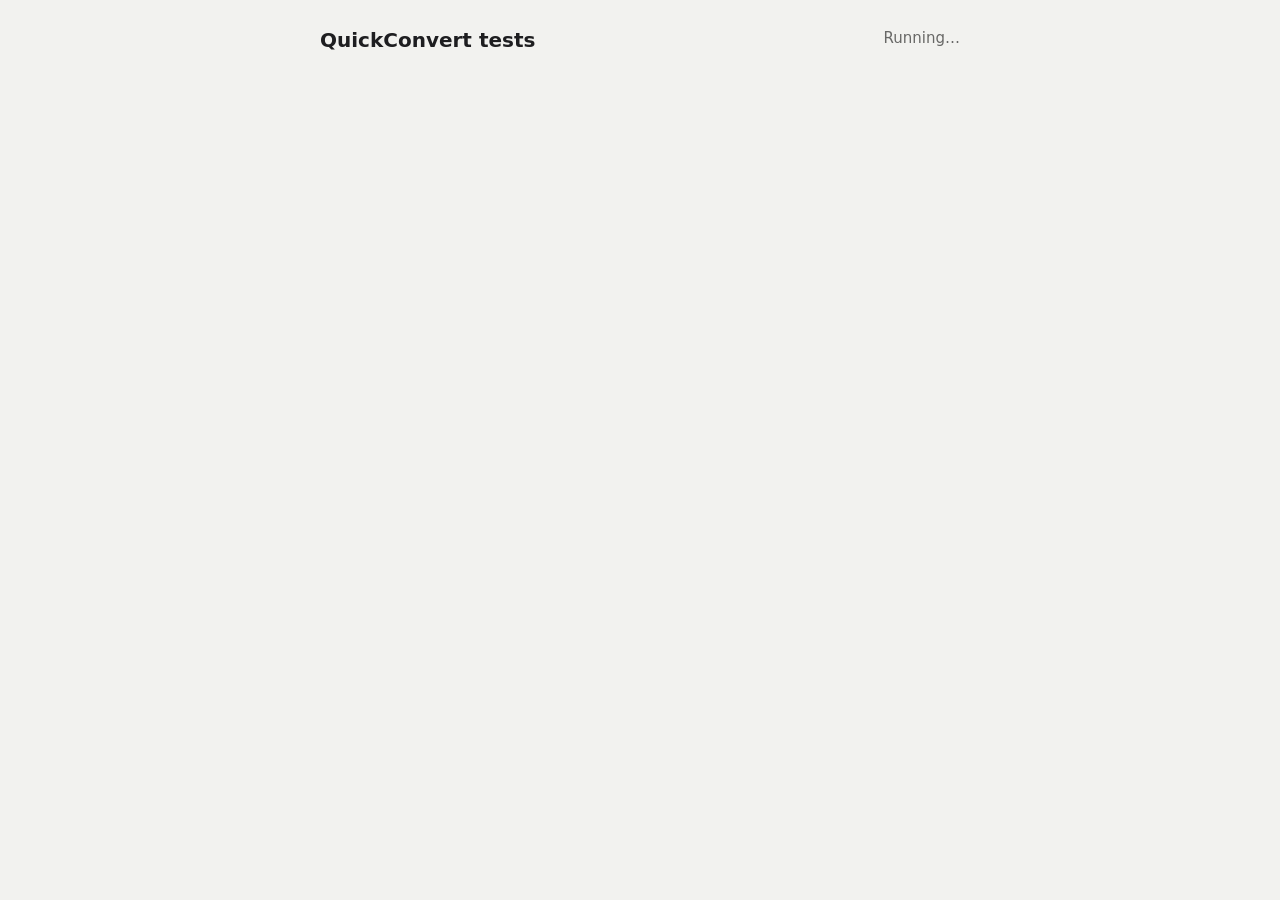
==== commit acdcc886: "Add document view, selection, renaming and motion; polish panel UI Panel - Rename the output by edit" ====
--- a/tests/index.html
+++ b/tests/index.html
@@ -214,6 +214,7 @@
     var c = await QC.data.convert(file([b.blob], 'c.xlsx'), { from: 'xlsx', to: 'csv' }, noop);
     eq([a.rows, b.rows, c.rows], [500, 500, 500]);
     eq(QC.data.parseCSV(await c.blob.text()), QC.data.parseCSV(csv));
+    eq([c.preview.length, c.preview[0][0], c.preview[1][2]], [201, 'id', '0001'], 'preview rows for the page');
   });
 
   /* ---------- report ---------- */
--- a/css/style.css
+++ b/css/style.css
@@ -17,8 +17,12 @@
   --overlay-fg: #e8e8e5;
   --overlay-line: rgba(232, 232, 229, 0.5);
   --scrim: rgba(11, 11, 12, 0.85);
+  --divider: #141416;   /* comparison line: near-black, never pure black */
   --radius: 12px;
   --control-h: 40px;  /* every button, menu, input and option group */
+  --line: 2px;        /* outline width of controls */
+  --ease: cubic-bezier(.2, .8, .2, 1);
+  --fast: .12s;       /* hover and toggle transitions */
   --font: system-ui, -apple-system, "Segoe UI", Roboto, "Helvetica Neue", Arial, sans-serif;
   color-scheme: light;
 }
@@ -90,9 +94,9 @@
 
 /* ---------- header / footer ---------- */
 
-/* Page width: one column on small screens, two on wide ones (see .layout). */
+/* Page width: one centred column, widened to two on wide screens once there are files. */
 body { --page-w: 672px; }
-@media (min-width: 1024px) { body { --page-w: 1360px; } }
+@media (min-width: 1024px) { body.show-side { --page-w: 1360px; } } /* show-side: a panel is open */
 
 .top {
   width: 100%;
@@ -133,7 +137,7 @@
   grid-area: banner;
   margin: 0 0 16px;
   padding: 12px 16px;
-  border: 1px solid var(--border);
+  border: var(--line) solid var(--border);
   border-radius: var(--radius);
   background: var(--surface);
   font-size: 14px;
@@ -143,17 +147,17 @@
 .col-main { grid-area: main; min-width: 0; }
 .col-side { grid-area: side; display: none; min-width: 0; }
 
-/* Wide screens: files on the left; Convert and the selected file's settings on the right. */
+/* Wide screens with files: files on the left; Convert and the selected file's settings on the right. */
 @media (min-width: 1024px) {
-  .layout {
-    grid-template-columns: minmax(340px, 460px) minmax(0, 1fr);
+  body.show-side .layout {
+    grid-template-columns: minmax(400px, min(460px, 36%)) minmax(0, 1fr);
     grid-template-areas:
       "banner  banner"
       "summary actions"
       "main    side";
     column-gap: 32px;
   }
-  .col-side { display: block; align-self: stretch; }
+  body.show-side .col-side { display: block; align-self: stretch; }
   .side-inner {
     position: sticky;
     top: 16px;
@@ -164,16 +168,6 @@
   }
 }
 
-.side-empty {
-  margin: 0;
-  padding: 56px 24px;
-  border-radius: 16px;
-  background: var(--surface);
-  color: var(--muted);
-  font-size: 14px;
-  text-align: center;
-}
-
 /* ---------- drop zone ---------- */
 
 .drop {
@@ -195,7 +189,7 @@
 .drop svg { width: 32px; height: 32px; color: var(--muted); }
 .drop:hover, .drop.is-drag { background: var(--surface); border-color: var(--muted); }
 .drop.is-drag { border-style: solid; }
-.drop.is-compact { margin-top: 12px; padding: 28px 20px; }
+.drop.is-compact { margin-top: 2px; padding: 28px 20px; }
 .drop.is-compact svg { width: 24px; height: 24px; }
 .drop-title { font-size: 18px; font-weight: 600; }
 .drop-sub { font-size: 13px; color: var(--muted); }
@@ -209,7 +203,7 @@
   gap: 6px;
   min-height: var(--control-h);
   padding: 8px 16px;
-  border: 1px solid var(--border);
+  border: var(--line) solid var(--border);
   border-radius: var(--radius);
   background: var(--surface);
   color: var(--text);
@@ -249,7 +243,7 @@
 .select, .input {
   height: var(--control-h);
   padding: 0 12px;
-  border: 1px solid var(--border);
+  border: var(--line) solid var(--border);
   border-radius: var(--radius);
   background-color: var(--bg);
   color: var(--text);
@@ -269,11 +263,68 @@
 }
 .select:disabled { opacity: .6; cursor: default; }
 .input { width: 96px; }
+
+/* Number fields without the browser's up/down arrows (keyboard arrows still step). */
+input[type="number"] { -moz-appearance: textfield; appearance: textfield; }
+input[type="number"]::-webkit-inner-spin-button,
+input[type="number"]::-webkit-outer-spin-button { -webkit-appearance: none; margin: 0; }
 .input:disabled { opacity: .5; }
 
-input[type="range"], input[type="checkbox"] { accent-color: var(--accent); }
-input[type="range"] { width: 100%; margin: 0; }
-input[type="range"]:disabled { opacity: .4; }
+input[type="checkbox"] { accent-color: var(--accent); }
+
+/* Range slider in the same style as the other controls: outlined track, filled up to --fill. */
+input[type="range"] {
+  --fill: 50%;
+  -webkit-appearance: none;
+  appearance: none;
+  width: 100%;
+  height: var(--control-h);
+  margin: 0;
+  background: transparent;
+  cursor: pointer;
+}
+input[type="range"]::-webkit-slider-runnable-track {
+  box-sizing: border-box;
+  height: 10px;
+  border: var(--line) solid var(--border);
+  border-radius: 999px;
+  background: linear-gradient(to right, var(--accent) var(--fill), var(--bg) var(--fill));
+}
+input[type="range"]::-webkit-slider-thumb {
+  -webkit-appearance: none;
+  box-sizing: border-box;
+  width: 20px;
+  height: 20px;
+  margin-top: -7px;
+  border: 3px solid var(--surface);
+  border-radius: 50%;
+  background: var(--accent);
+}
+input[type="range"]::-moz-range-track {
+  box-sizing: border-box;
+  height: 10px;
+  border: var(--line) solid var(--border);
+  border-radius: 999px;
+  background: var(--bg);
+}
+input[type="range"]::-moz-range-progress {
+  box-sizing: border-box;
+  height: 10px;
+  border-radius: 999px;
+  background: var(--accent);
+}
+input[type="range"]::-moz-range-thumb {
+  box-sizing: border-box;
+  width: 20px;
+  height: 20px;
+  border: 3px solid var(--surface);
+  border-radius: 50%;
+  background: var(--accent);
+}
+input[type="range"]:focus-visible { outline: none; }
+input[type="range"]:focus-visible::-webkit-slider-thumb { outline: 2px solid var(--accent); outline-offset: 2px; }
+input[type="range"]:focus-visible::-moz-range-thumb { outline: 2px solid var(--accent); outline-offset: 2px; }
+input[type="range"]:disabled { opacity: .45; cursor: default; }
 
 /* Option groups (Original / Percent / Pixels, Auto / Target, zoom): same height as menus. */
 .segmented, .zoom-group {
@@ -281,22 +332,37 @@
   align-self: flex-start;
   height: var(--control-h);
   padding: 3px;
-  border: 1px solid var(--border);
+  border: var(--line) solid var(--border);
   border-radius: var(--radius);
   background: var(--bg);
 }
 .segmented label { position: relative; display: flex; cursor: pointer; }
 .segmented input { position: absolute; inset: 0; width: 100%; height: 100%; margin: 0; opacity: 0; cursor: pointer; }
-.segmented span { display: flex; align-items: center; padding: 0 12px; border-radius: 9px; font-size: 13px; font-weight: 600; color: var(--muted); }
+.segmented span { display: flex; align-items: center; padding: 0 12px; border-radius: 9px; font-size: 13px; font-weight: 600; color: var(--muted); transition: background-color .15s, color .15s; }
 .segmented input:checked + span { background: var(--accent); color: var(--on-accent); }
 .segmented input:focus-visible + span { outline: 2px solid var(--accent); outline-offset: 1px; }
 
 /* ---------- file list ---------- */
 
-.files { list-style: none; margin: 0; padding: 0; display: grid; gap: 10px; }
-
-.file { padding: 12px 12px 12px 18px; border-radius: 16px; background: var(--surface); }
-.file.is-open { padding-bottom: 18px; outline: 1px solid var(--accent); outline-offset: -1px; }
+/* Spacing is each row's bottom margin (not a grid gap), so a removed row can fold its space away. */
+.files { list-style: none; margin: 0; padding: 0; user-select: none; -webkit-user-select: none; }
+.file-panel { user-select: text; -webkit-user-select: text; }
+
+.file {
+  margin-bottom: 10px;
+  padding: 12px 12px 12px 18px;
+  border-radius: 16px;
+  background: var(--surface);
+  cursor: pointer;
+  animation: rise-in .22s var(--ease);
+  transition: background-color var(--fast), box-shadow .15s;
+}
+.file:not(.is-open):hover { background: var(--surface-2); }
+/* Chosen with Ctrl / Shift click: Convert and Copy settings apply to these. */
+.file.is-selected { background: var(--surface-2); box-shadow: inset 4px 0 0 var(--accent); }
+.link-btn { padding: 0; border: 0; background: none; color: var(--text); font: inherit; text-decoration: underline; text-underline-offset: 3px; cursor: pointer; }
+.file.is-open { padding-bottom: 18px; outline: var(--line) solid var(--accent); outline-offset: calc(-1 * var(--line)); }
+.file-panel { cursor: auto; }
 @media (min-width: 1024px) { .file.is-open { padding-bottom: 12px; } }
 
 .file-head { display: flex; flex-wrap: wrap; align-items: center; gap: 8px 12px; }
@@ -338,6 +404,8 @@
 .status-text { flex: 1 1 200px; min-width: 0; overflow-wrap: anywhere; }
 .status-actions { display: flex; flex-wrap: wrap; gap: 6px; }
 .file-status .btn { color: var(--text); }
+.file-status.is-outdated { color: var(--muted); }
+.btn-outdated { border-style: dashed; }
 
 .bar { flex: 1 1 auto; height: 6px; border-radius: 3px; background: var(--border); overflow: hidden; }
 .bar > span { display: block; width: 0; height: 100%; border-radius: 3px; background: var(--accent); transition: width .2s; }
@@ -345,37 +413,102 @@
 
 /* ---------- settings panel ---------- */
 
-.panel { margin-top: 14px; padding-top: 18px; border-top: 1px solid var(--border); container-type: inline-size; }
+.panel { margin-top: 14px; padding-top: 18px; border-top: var(--line) solid var(--border); container-type: inline-size; animation: fade-in .18s ease-out; }
 .col-side .panel { margin: 0; padding: 20px; border: 0; border-radius: 16px; background: var(--surface); }
 
-/* File name (side column only: inside a row the row shows it), then copy / reset. */
-.panel-head { display: flex; flex-wrap: wrap; align-items: center; gap: 10px 16px; }
-.panel-title { flex: 1 1 200px; min-width: 0; display: flex; flex-direction: column; }
-.file-panel .panel-title { display: none; }
-.panel-name { font-size: 16px; font-weight: 600; white-space: nowrap; overflow: hidden; text-overflow: ellipsis; }
-.panel-sub { font-size: 13px; }
-.panel-top { display: flex; flex-wrap: wrap; align-items: center; gap: 8px; }
-.copy-warn { margin-top: 10px; padding: 12px 14px; border: 1px solid var(--warn); border-radius: var(--radius); }
-.copy-warn-text { margin: 0 0 10px; font-size: 14px; color: var(--warn); }
-.copy-warn-actions { display: flex; flex-wrap: wrap; justify-content: flex-end; gap: 8px; }
+/* Top of the panel: the converted file's name (click to rename), then copy / reset / hide. */
+.head-main { display: flex; flex-wrap: wrap; align-items: center; gap: 10px 16px; }
+@container (min-width: 420px) { .head-main { flex-wrap: nowrap; } }
+.panel-title { position: relative; flex: 1 1 0; min-width: 0; display: flex; flex-direction: column; }
+.panel-top { flex: none; display: flex; align-items: center; gap: 8px; }
+.panel-sub { font-size: 13px; white-space: nowrap; overflow: hidden; text-overflow: ellipsis; }
+
+/* Reads like a heading; hover or click and it's a text field. */
+/* The field is sized to the name in JS (panel.js), so the pencil follows the last letter. */
+.name-edit {
+  position: relative;
+  display: inline-flex;
+  align-self: flex-start;
+  align-items: center;
+  gap: 2px;
+  max-width: calc(100% + 10px);
+  margin-left: -10px;
+  cursor: text;
+}
+.p-name {
+  max-width: calc(100% - 18px);
+  min-width: 48px;
+  height: 36px;
+  padding: 0 8px;
+  border: var(--line) solid transparent;
+  border-radius: 10px;
+  background: transparent;
+  color: var(--text);
+  font: inherit;
+  font-size: 16px;
+  font-weight: 600;
+  text-overflow: ellipsis;
+}
+.name-edit:hover .p-name { border-color: var(--border); }
+.p-name:focus { outline: none; border-color: var(--accent); background: var(--bg); }
+.name-edit svg { flex: none; width: 16px; height: 16px; color: var(--muted); pointer-events: none; }
+.name-measure { position: absolute; top: 0; left: 0; visibility: hidden; white-space: pre; font-size: 16px; font-weight: 600; pointer-events: none; }
+.name-tip {
+  position: absolute;
+  z-index: 15;
+  top: 40px;
+  left: -10px;
+  display: none;
+  margin: 0;
+  padding: 6px 10px;
+  border: var(--line) solid var(--border);
+  border-radius: var(--radius);
+  background: var(--bg);
+  color: var(--muted);
+  font-size: 13px;
+}
+.name-edit:focus-within + .panel-sub + .name-tip { display: block; }
+.p-name-note { margin: 8px 0 0; }
+
+/* "Also copy the exact size?" takes the place of the top row, at the same height. */
+.head-confirm { display: flex; flex-wrap: wrap; align-items: center; justify-content: space-between; gap: 8px 16px; min-height: 56px; }
+.confirm-text { display: flex; flex-direction: column; min-width: 0; font-size: 14px; }
+.confirm-question { font-weight: 600; }
+.confirm-text .muted { font-size: 13px; }
+.confirm-actions { display: flex; flex-wrap: wrap; gap: 8px; }
 
 .panel-body { display: grid; grid-template-columns: minmax(0, 1fr); align-items: start; gap: 20px; margin-top: 18px; }
-/* Wide panel: settings beside the preview, so the picture gets the full height. */
-@container (min-width: 640px) {
-  .panel-body { grid-template-columns: minmax(240px, 280px) minmax(0, 1fr); }
-}
-.panel-settings { container-type: inline-size; min-width: 0; }
+/* Wide enough: settings beside the preview. Otherwise everything in one vertical column. */
+@container (min-width: 560px) {
+  .panel-body:not(.is-doc) { grid-template-columns: minmax(240px, min(280px, 42%)) minmax(0, 1fr); }
+}
+.panel-settings { min-width: 0; }
 .settings-grid { display: grid; grid-template-columns: minmax(0, 1fr); gap: 18px; }
-@container (min-width: 520px) { .settings-grid { grid-template-columns: 1fr 1fr; } }
 .panel-preview { min-width: 0; }
 
 .field { display: flex; flex-direction: column; gap: 8px; min-width: 0; margin: 0; padding: 0; border: 0; }
 fieldset.field > legend { padding: 0; margin-bottom: 8px; }
 .field-label { display: flex; justify-content: space-between; align-items: baseline; font-size: 14px; font-weight: 600; }
-.q-value { font-variant-numeric: tabular-nums; }
+.q-row { display: flex; align-items: center; gap: 12px; }
+.q-row .q-range { flex: 1 1 auto; min-width: 0; }
+.q-num { width: 72px; flex: none; font-variant-numeric: tabular-nums; }
 .hint { margin: 0; font-size: 13px; color: var(--muted); }
 .hint.is-warn { color: var(--warn); }
 .inline { display: flex; flex-wrap: wrap; align-items: center; gap: 8px; }
+/* Width × height and the lock always stay on one line. */
+.r-pixels { flex-wrap: nowrap; }
+.r-pixels .input { flex: 1 1 0; width: auto; min-width: 0; max-width: 96px; }
+
+/* Background colour for transparent areas: white, black, or any colour. */
+.swatches { display: flex; gap: 8px; }
+.swatch { position: relative; display: block; cursor: pointer; }
+.swatch .bg-pick { position: absolute; inset: 0; width: 100%; height: 100%; margin: 0; opacity: 0; cursor: pointer; }
+.swatch span { display: block; width: var(--control-h); height: var(--control-h); border: var(--line) solid var(--border); border-radius: var(--radius); background: var(--c); }
+.swatch .bg-pick:checked + span { outline: var(--line) solid var(--accent); outline-offset: 2px; }
+.swatch .bg-pick:focus-visible + span { outline: 2px solid var(--accent); outline-offset: 2px; }
+.bg-custom-chip { background: conic-gradient(#e0553a, #e8b93a, #3fbf63, #3aa6e0, #9a55e0, #e0553a) !important; }
+.swatch-custom .bg-pick:checked + .bg-custom-chip { background: var(--c) !important; }
+.bg-color { position: absolute; left: 0; bottom: 0; width: 1px; height: 1px; padding: 0; border: 0; opacity: 0; pointer-events: none; }
 
 .r-lock .i-unlocked { display: none; }
 .r-lock[aria-pressed="false"] .i-locked { display: none; }
@@ -404,6 +537,7 @@
 .compare.is-zoomed.near-divider { cursor: ew-resize; }
 .compare.is-panning { cursor: grabbing; }
 .compare-view { position: absolute; inset: 0; width: 100%; height: 100%; display: block; }
+/* On-picture controls share one look: dark glass with a light rim, readable on any picture. */
 .compare-divider {
   position: absolute;
   top: 0;
@@ -411,43 +545,40 @@
   left: var(--pos);
   width: 2px;
   margin-left: -1px;
-  background: var(--bg);
-  outline: 1px solid var(--accent);
-}
+  background: var(--divider);
+}
+.compare-divider:focus-visible { outline: none; }
 .compare-handle {
   position: absolute;
   top: 50%;
   left: 50%;
-  width: 28px;
-  height: 28px;
+  display: flex;
+  align-items: center;
+  justify-content: center;
+  width: 36px;
+  height: 36px;
   transform: translate(-50%, -50%);
-  border: 1px solid var(--accent);
+  border: var(--line) solid var(--overlay-line);
   border-radius: 50%;
-  background: var(--bg);
-}
-.compare-handle::before, .compare-handle::after {
-  content: "";
-  position: absolute;
-  top: 50%;
-  width: 0;
-  height: 0;
-  margin-top: -4px;
-  border: 4px solid transparent;
-}
-.compare-handle::before { left: 3px; border-right-color: var(--text); }
-.compare-handle::after { right: 3px; border-left-color: var(--text); }
+  background: var(--divider);  /* solid, so the line doesn't show through */
+  color: var(--overlay-fg);
+}
+.compare-handle svg { width: 18px; height: 18px; }
+.compare-divider:focus-visible .compare-handle { outline: 2px solid var(--overlay-fg); outline-offset: 2px; }
 .compare-tag {
   position: absolute;
-  top: 8px;
-  padding: 2px 8px;
+  top: 10px;
+  padding: 2px 10px;
+  border: var(--line) solid var(--overlay-line);
   border-radius: 999px;
-  background: var(--bg);
-  color: var(--text);
+  background: var(--overlay);
+  color: var(--overlay-fg);
   font-size: 12px;
+  font-weight: 600;
   pointer-events: none;
 }
-.compare-tag-left { left: 8px; }
-.compare-tag-right { right: 8px; }
+.compare-tag-left { left: 10px; }
+.compare-tag-right { right: 10px; }
 
 /* Dark glass with a light rim: visible on white pictures and on dark ones. */
 .compare-full {
@@ -460,7 +591,7 @@
   width: 36px;
   height: 36px;
   padding: 0;
-  border: 1px solid var(--overlay-line);
+  border: var(--line) solid var(--overlay-line);
   border-radius: 10px;
   background: var(--overlay);
   color: var(--overlay-fg);
@@ -469,9 +600,46 @@
 .compare-full:hover { border-color: var(--overlay-fg); }
 .compare-full svg { width: 18px; height: 18px; }
 
-.preview-foot { display: flex; flex-wrap: wrap-reverse; align-items: center; justify-content: center; gap: 8px 16px; margin-top: 10px; }
+.preview-foot { display: flex; flex-direction: column; align-items: center; gap: 8px; margin-top: 10px; }
 .preview-stats { margin: 0; text-align: center; font-size: 13px; color: var(--muted); font-variant-numeric: tabular-nums; }
 .preview-stats.is-error { color: var(--danger); }
+
+/* ---------- documents: original and result ---------- */
+
+.panel-doc { display: grid; grid-template-columns: minmax(0, 1fr); gap: 16px; }
+@container (min-width: 720px) { .panel-doc { grid-template-columns: 1fr 1fr; } }
+.doc-pane { display: flex; flex-direction: column; gap: 8px; min-width: 0; }
+.doc-head { display: flex; align-items: baseline; justify-content: space-between; gap: 8px; }
+.doc-box {
+  width: 100%;
+  height: 320px;
+  margin: 0;
+  padding: 10px 12px;
+  overflow: auto;
+  border: var(--line) solid var(--border);
+  border-radius: var(--radius);
+  background: var(--bg);
+  color: var(--text);
+  font: 13px/1.5 ui-monospace, SFMono-Regular, Consolas, "Liberation Mono", monospace;
+}
+.col-side .doc-box { height: clamp(240px, calc(100vh - 380px), 640px); }
+textarea.doc-box { display: block; resize: vertical; }
+.doc-box pre { margin: 0; font: inherit; white-space: pre-wrap; overflow-wrap: anywhere; }
+.doc-box table { border-collapse: collapse; font-family: var(--font); }
+.doc-box th, .doc-box td {
+  max-width: 260px;
+  padding: 4px 8px;
+  border: 1px solid var(--border);
+  text-align: left;
+  white-space: nowrap;
+  overflow: hidden;
+  text-overflow: ellipsis;
+}
+.doc-box th { font-weight: 600; background: var(--surface); }
+.doc-box.is-frame { padding: 0; overflow: hidden; }
+.doc-box iframe { display: block; width: 100%; height: 100%; border: 0; }
+.doc-box.is-error { color: var(--danger); font-family: var(--font); }
+.doc-more { margin: 8px 0 0; font-family: var(--font); font-size: 12px; color: var(--muted); }
 
 .zoom-group button {
   display: inline-flex;
@@ -534,6 +702,28 @@
   .viewer-hint { display: none; }
 }
 
+/* ---------- motion: short and quiet; all of it is off with "reduce motion" ---------- */
+
+@keyframes fade-in { from { opacity: 0; } }
+@keyframes rise-in { from { opacity: 0; transform: translateY(6px); } }
+@keyframes pop { 0% { opacity: 0; transform: scale(.6); } 60% { transform: scale(1.12); } 100% { opacity: 1; transform: none; } }
+
+.btn, .icon-btn, .link-btn, .zoom-group button, .compare-full {
+  transition: background-color var(--fast), border-color var(--fast), color var(--fast), opacity var(--fast);
+}
+.select, .input, .p-name { transition: border-color var(--fast), background-color var(--fast); }
+.head-main, .head-confirm { animation: fade-in .16s ease-out; }
+.file-status > * { animation: fade-in .2s ease-out; }
+.file-status.is-done .status-icon { animation: pop .32s var(--ease); }
+#zip-all { animation: fade-in .2s ease-out; }
+
+/* Switching theme cross-fades colours for a moment (class set by js/ui/theme.js). */
+@media (prefers-reduced-motion: no-preference) {
+  html.theme-anim, html.theme-anim *, html.theme-anim *::before, html.theme-anim *::after {
+    transition: background-color .3s ease, border-color .3s ease, color .3s ease !important;
+  }
+}
+
 @media (prefers-reduced-motion: reduce) {
   *, *::before, *::after { transition: none !important; animation: none !important; scroll-behavior: auto !important; }
 }
